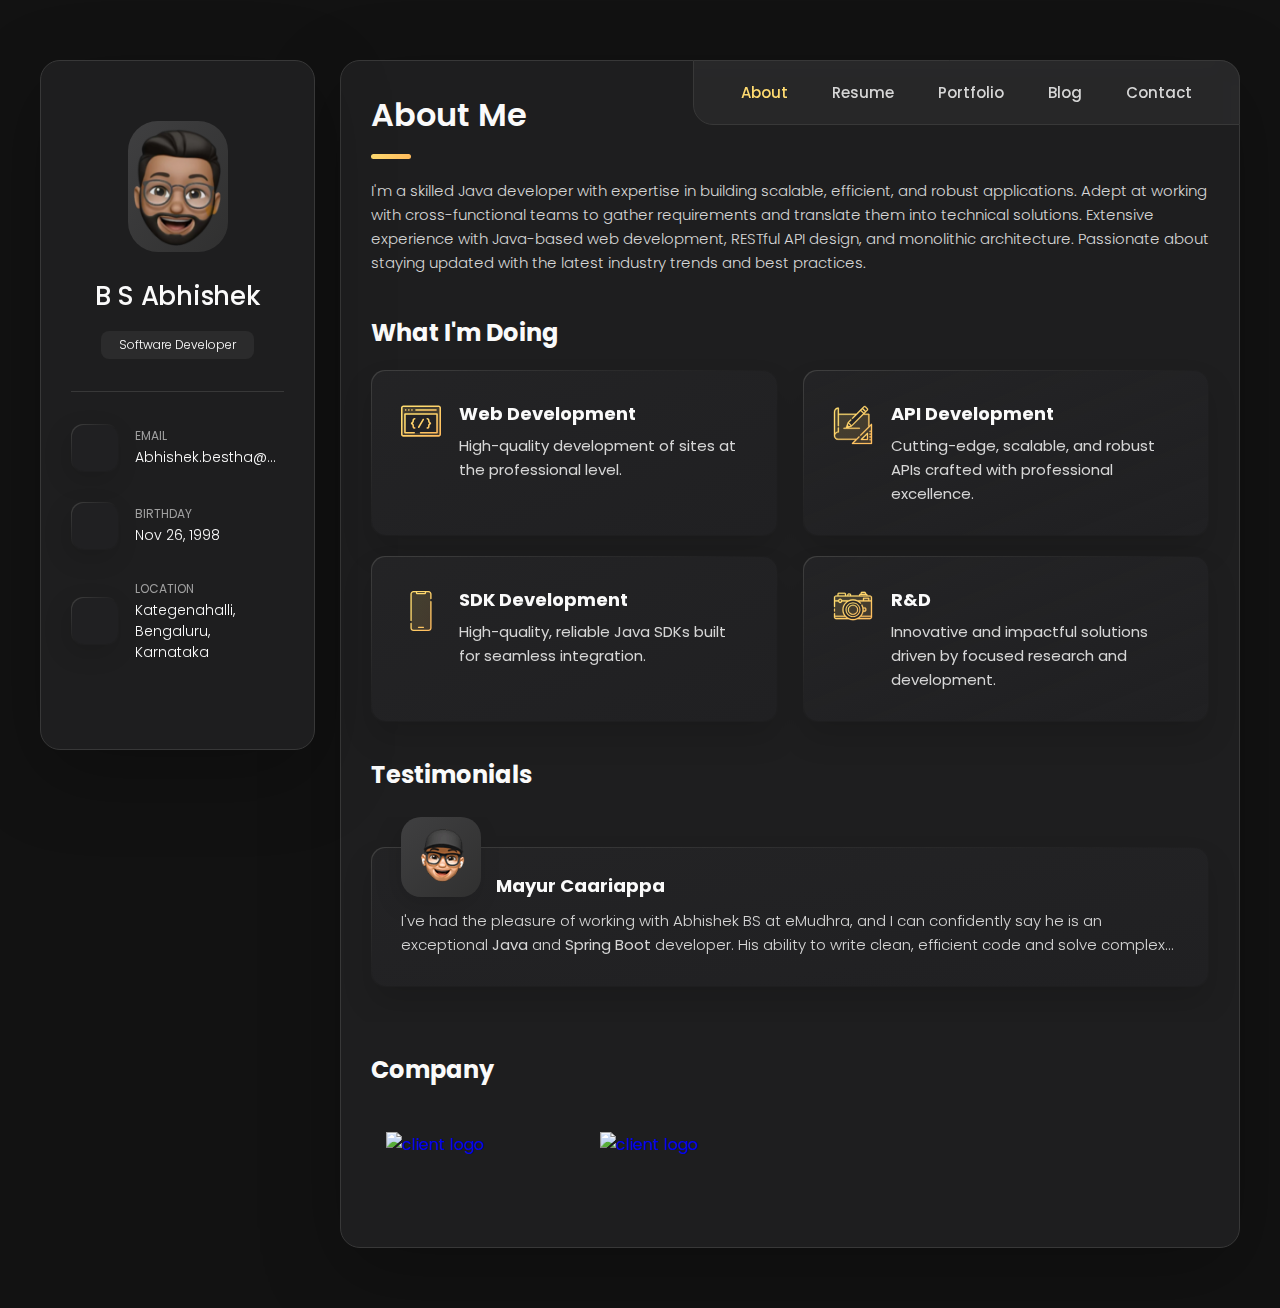
==== index.html @ 36c2cae5 "update" ====
<!DOCTYPE html>
<html lang="en">
  <head>
    <meta charset="UTF-8" />
    <meta http-equiv="X-UA-Compatible" content="IE=edge" />
    <meta name="viewport" content="width=device-width, initial-scale=1.0" />
    <title>B S Abhishek</title>

    <!--- favicon -->
    <!-- <link rel="shortcut icon" href="./assets/images/logo.ico" type="image/x-icon" /> -->

    <!--- custom css link -->
    <link rel="stylesheet" href="./assets/css/style.css" />

    <!--- google font link -->
    <link rel="preconnect" href="https://fonts.googleapis.com" />
    <link rel="preconnect" href="https://fonts.gstatic.com" crossorigin />
    <link
      href="https://fonts.googleapis.com/css2?family=Poppins:wght@300;400;500;600&display=swap"
      rel="stylesheet"
    />
    <link
      rel="stylesheet"
      href="https://cdnjs.cloudflare.com/ajax/libs/font-awesome/6.5.1/css/all.min.css"
    />
  </head>

  <body>
    <!--- #MAIN -->

    <main>
      <!--- #SIDEBAR -->

      <aside class="sidebar" data-sidebar>
        <div class="sidebar-info" data-sidebar-btn-2>
          <figure class="avatar-box">
            <img
              src="./assets/images/My-pic.png"
              alt="B S Abhishek"
              width="65"
            />
          </figure>

          <div class="info-content">
            <h1 class="name" title="B S Abhishek">B S Abhishek</h1>

            <p class="title">Software Developer</p>
          </div>

          <button class="info_more-btn" data-sidebar-btn>
            <span>Show Contacts</span>

            <ion-icon name="chevron-down"></ion-icon>
          </button>
        </div>
        
<!--         <button class="info_more-btn" data-sidebar-btn>
          <span>Show Contacts</span>

          <ion-icon name="chevron-down"></ion-icon>
        </button> -->
      </div>

      <div class="sidebar-info_more">
        <div class="separator"></div>

        <ul class="contacts-list">
          <li class="contact-item">
            <div class="icon-box">
              <ion-icon name="mail-outline"></ion-icon>
            </div>

            <div class="contact-info">
              <p class="contact-title">Email</p>

              <a href="mailto:abhishek.bestha@gmail.com" class="contact-link">Abhishek.bestha@gmail.com</a>
            </div>
          </li>

<!--           <li class="contact-item">
            <div class="icon-box">
              <ion-icon name="phone-portrait-outline"></ion-icon>
            </div>

             <div class="contact-info">
              <p class="contact-title">Phone</p>

              <a href="tel:+91 " class="contact-link">+91 </a>
            </div>
          </li> -->

          <li class="contact-item">
            <div class="icon-box">
              <ion-icon name="calendar-outline"></ion-icon>
            </div>

            <div class="contact-info">
              <p class="contact-title">Birthday</p>

              <time datetime="1998-11-26">Nov 26, 1998</time>
            </div>
          </li>

          <li class="contact-item">
            <div class="icon-box">
              <ion-icon name="location-outline"></ion-icon>
            </div>

            <div class="contact-info">
              <p class="contact-title">Location</p>

              <address>Kategenahalli, Bengaluru, Karnataka</address>
            </div>
          </li>
        </ul>

        <div class="separator"></div>

        <ul class="social-list">
          <li class="social-item">
            <a href="https://github.com/abhishekbestha" class="social-link">
              <ion-icon name="logo-Github"></ion-icon>
            </a>
          </li>

          <li class="social-item">
            <a href="https://www.linkedin.com/in/b-s-abhishek-5a696916b" class="social-link">
              <ion-icon name="logo-LinkedIn"></ion-icon>
            </a>
          </li>

          <li class="social-item">
            <a href="https://www.instagram.com/b_s_abhishek26/" class="social-link">
              <ion-icon name="logo-instagram"></ion-icon>
            </a>
          </li>
        </ul>
      </div>
    </aside>

      <div class="main-content">
        <!--- #NAVBAR -->
        <nav class="navbar">
          <ul class="navbar-list">
            <li class="navbar-item">
              <button class="navbar-link active" data-nav-link>About</button>
            </li>

            <li class="navbar-item">
              <button class="navbar-link" data-nav-link>Resume</button>
            </li>

            <li class="navbar-item">
              <button class="navbar-link" data-nav-link>Portfolio</button>
            </li>

            <li class="navbar-item">
              <button class="navbar-link" data-nav-link>Blog</button>
            </li>

            <li class="navbar-item">
              <button class="navbar-link" data-nav-link>Contact</button>
            </li>
          </ul>
        </nav>

        <!--- #ABOUT -->
        <article class="about active" data-page="about">
          <header>
            <h2 class="h2 article-title">About me</h2>
          </header>

          <section class="about-text">
            <p>
              I'm a skilled Java developer with expertise in building scalable,
              efficient, and robust applications. Adept at working with
              cross-functional teams to gather requirements and translate them
              into technical solutions. Extensive experience with Java-based web
              development, RESTful API design, and monolithic architecture.
              Passionate about staying updated with the latest industry trends
              and best practices.
            </p>
          </section>

          <!--- service -->

          <section class="service">
            <h3 class="h3 service-title">What i'm doing</h3>

            <ul class="service-list">
              <li class="service-item">
                <div class="service-icon-box">
                  <img src="./assets/images/icon-dev.svg" alt="Web development icon" width="40"/>
                </div>

                <div class="service-content-box">
                  <h4 class="h4 service-item-title">Web development</h4>

                  <p class="service-item-text">
                    High-quality development of sites at the professional level.
                  </p>
                </div>
              </li>
              
              <li class="service-item">
                <div class="service-icon-box">
                  <img src="./assets/images/icon-design.svg" alt="design icon" width="40"/>
                </div>

                <div class="service-content-box">
                  <h4 class="h4 service-item-title">API Development</h4>

                  <p class="service-item-text">
                    Cutting-edge, scalable, and robust APIs crafted with professional excellence.
                  </p>
                </div>
              </li>
              
              <li class="service-item">
                <div class="service-icon-box">
                  <img
                    src="./assets/images/icon-app.svg"
                    alt="mobile app icon"
                    width="40"
                  />
                </div>

                <div class="service-content-box">
                  <h4 class="h4 service-item-title">SDK Development</h4>

                  <p class="service-item-text">
                    High-quality, reliable Java SDKs built for seamless integration.
                  </p>
                </div>
              </li>

              <li class="service-item">
                <div class="service-icon-box">
                  <img
                    src="./assets/images/icon-photo.svg"
                    alt="camera icon"
                    width="40"
                  />
                </div>

                <div class="service-content-box">
                  <h4 class="h4 service-item-title">R&D</h4>

                  <p class="service-item-text">
                    Innovative and impactful solutions driven by focused research and development.
                  </p>
                </div>
              </li>
            </ul>
          </section>

          <!--- testimonials -->

          <section class="testimonials">
            <h3 class="h3 testimonials-title">Testimonials</h3>

            <ul class="testimonials-list has-scrollbar">
              <li class="testimonials-item">
                <div class="content-card" data-testimonials-item>
                  <figure class="testimonials-avatar-box">
                    <img
                      src="./assets/images/avatar-1.png"
                      alt="Mayur Caariappa"
                      width="60"
                      data-testimonials-avatar
                    />
                  </figure>
                  <div class="title-social-container">
                    <div
                      class="title-social-container-inline"
                      style="display: flex"
                    >
                      <h4
                        class="h4 testimonials-item-title"
                        data-testimonials-title
                      >
                        Mayur Caariappa
                      </h4>
                    </div>
                  </div>

                  <div class="testimonials-text" data-testimonials-text>
                    <p>
                      I've had the pleasure of working with Abhishek BS at
                      eMudhra, and I can confidently say he is an exceptional
                      <b>Java</b> and <b>Spring Boot</b>
                      developer. His ability to write clean, efficient code and
                      solve complex problems with ease is truly impressive. He's
                      a reliable team player who consistently delivers
                      high-quality results. Any team would be lucky to have him!
                    </p>
                  </div>
                </div>
              </li>

<!--               <li class="testimonials-item">
                <div class="content-card" data-testimonials-item>
                  <figure class="testimonials-avatar-box">
                    <img
                      src="./assets/images/avatar-2.png"
                      alt="Jessica miller"
                      width="60"
                      data-testimonials-avatar
                    />
                  </figure>

                  <h4
                    class="h4 testimonials-item-title"
                    data-testimonials-title
                  >
                    Jessica miller
                  </h4>

                  <div class="testimonials-text" data-testimonials-text>
                    <p>
                      Richard was hired to create a corporate identity. We were
                      very pleased with the work done. She has a lot of
                      experience and is very concerned about the needs of
                      client. Lorem ipsum dolor sit amet, ullamcous cididt
                      consectetur adipiscing elit, seds do et eiusmod tempor
                      incididunt ut laborels dolore magnarels alia.
                    </p>
                  </div>
                </div>
              </li> -->

<!--               <li class="testimonials-item">
                <div class="content-card" data-testimonials-item>
                  <figure class="testimonials-avatar-box">
                    <img
                      src="./assets/images/avatar-3.png"
                      alt="Emily evans"
                      width="60"
                      data-testimonials-avatar
                    />
                  </figure>

                  <h4
                    class="h4 testimonials-item-title"
                    data-testimonials-title
                  >
                    Emily evans
                  </h4>

                  <div class="testimonials-text" data-testimonials-text>
                    <p>
                      Richard was hired to create a corporate identity. We were
                      very pleased with the work done. She has a lot of
                      experience and is very concerned about the needs of
                      client. Lorem ipsum dolor sit amet, ullamcous cididt
                      consectetur adipiscing elit, seds do et eiusmod tempor
                      incididunt ut laborels dolore magnarels alia.
                    </p>
                  </div>
                </div>
              </li> -->

<!--               <li class="testimonials-item">
                <div class="content-card" data-testimonials-item>
                  <figure class="testimonials-avatar-box">
                    <img
                      src="./assets/images/avatar-4.png"
                      alt="Henry william"
                      width="60"
                      data-testimonials-avatar
                    />
                  </figure>

                  <h4
                    class="h4 testimonials-item-title"
                    data-testimonials-title
                  >
                    Henry william
                  </h4>

                  <div class="testimonials-text" data-testimonials-text>
                    <p>
                      Richard was hired to create a corporate identity. We were
                      very pleased with the work done. She has a lot of
                      experience and is very concerned about the needs of
                      client. Lorem ipsum dolor sit amet, ullamcous cididt
                      consectetur adipiscing elit, seds do et eiusmod tempor
                      incididunt ut laborels dolore magnarels alia.
                    </p>
                  </div>
                </div>
              </li> -->
            </ul>
          </section>

          <!--- testimonials modal -->

          <div class="modal-container" data-modal-container>
            <div class="overlay" data-overlay></div>

            <section class="testimonials-modal">
              <button class="modal-close-btn" data-modal-close-btn>
                <ion-icon name="close-outline"></ion-icon>
              </button>

              <div class="modal-img-wrapper">
                <figure class="modal-avatar-box">
                  <img
                    src="./assets/images/avatar-1.png"
                    alt="Mayur Caariappa"
                    width="80"
                    data-modal-img
                  />
                </figure>

                <img src="./assets/images/icon-quote.svg" alt="quote icon" />
              </div>

              <div class="modal-content">
                <div class="modal-title-container">
                  <div
                    class="modal-title-conatiner-inline"
                    style="display: flex"
                  >
                    <h4 class="h3 modal-title" data-modal-title>
                      Mayur Caariappa
                    </h4>
                    <ul class="social-list" style="margin-left: 80px">
                      <li class="social-item">
                        <a
                          href="https://www.linkedin.com/in/mayurcaariappa/"
                          target="_blank"
                          class="social-link"
                          rel="noopener noreferrer"
                          aria-label="Visit LinkedIn profile"
                        >
                          <i class="fab fa-linkedin"></i>
                        </a>
                      </li>
                      <li class="social-item">
                        <a
                          href="https://x.com/mayurcaariappa"
                          target="_blank"
                          class="social-link"
                          rel="noopener noreferrer"
                          aria-label="Visit X profile"
                        >
                          <i class="fab fa-twitter"></i>
                        </a>
                      </li>
                      <li class="social-item">
                        <a
                          href="https://github.com/mayurcaariappa"
                          target="_blank"
                          class="social-link"
                          rel="noopener noreferrer"
                          aria-label="Visit GitHub profile"
                        >
                          <i class="fab fa-github"></i>
                        </a>
                      </li>
                    </ul>
                  </div>
                </div>

                <time datetime="2021-06-14">19 November, 2024</time>
                <div data-modal-text>
                  <p>
                    I've had the pleasure of working with Abhishek BS at
                    eMudhra, and I can confidently say he is an exceptional
                    <b>Java</b> and <b>Spring Boot</b> developer. His ability to
                    write clean, efficient code and solve complex problems with
                    ease is truly impressive. He's a reliable team player who
                    consistently delivers high-quality results. Any team would
                    be lucky to have him!
                  </p>
                </div>
              </div>
            </section>
          </div>

          <!--- clients -->

          <section class="clients">
            <h3 class="h3 clients-title">Company</h3>

            <ul class="clients-list has-scrollbar">
              <li class="clients-item">
                <a href="https://emudhra.com" target="_blank">
                  <img
                    src="./assets/images/emudhraLogo.png"
                    alt="client logo"
                  />
                </a>
              </li>

              <li class="clients-item">
                <a href="https://www.wistron.com/en" target="_blank">
                  <img src="./assets/images/wistron.svg" alt="client logo" />
                </a>
              </li>

              <!-- <li class="clients-item">
                <a href="#">
                  <img
                    src="./assets/images/logo-3-color.png"
                    alt="client logo"
                  />
                </a>
              </li>

              <li class="clients-item">
                <a href="#">
                  <img
                    src="./assets/images/logo-4-color.png"
                    alt="client logo"
                  />
                </a>
              </li>

              <li class="clients-item">
                <a href="#">
                  <img
                    src="./assets/images/logo-5-color.png"
                    alt="client logo"
                  />
                </a>
              </li>

              <li class="clients-item">
                <a href="#">
                  <img
                    src="./assets/images/logo-6-color.png"
                    alt="client logo"
                  />
                </a>
              </li> -->
            </ul>
          </section>
        </article>

        <!--- #RESUME -->
        <article class="resume" data-page="resume">
          <header>
            <h2 class="h2 article-title">Resume</h2>
          </header>

          <section class="timeline">
            <div class="title-wrapper">
              <div class="icon-box">
                <ion-icon name="book-outline"></ion-icon>
              </div>

              <h3 class="h3">Experience</h3>
            </div>

            <ol class="timeline-list">
              <li class="timeline-item">
                <h4 class="h4 timeline-item-title">eMudhra Digital</h4>

                <span>2022 — Present</span>

                <p class="timeline-text">
                  In my role as a Software Developer for eMudhra, I am
                  responsible for developing and maintaining the Web
                  Applications and API's.
                </p>
              </li>

              <li class="timeline-item">
                <h4 class="h4 timeline-item-title">Wistron</h4>

                <span>2020 — 2022</span>

                <p class="timeline-text">
                  As a Testing Engineer at Wistron, I specialize in designing
                  and building testing machines for iPhone evaluation.
                </p>
              </li>

              <!-- <li class="timeline-item">

              <h4 class="h4 timeline-item-title">Web designer</h4>

              <span>2010 — 2013</span>

              <p class="timeline-text">
                Nemo enims ipsam voluptatem, blanditiis praesentium voluptum delenit atque corrupti, quos dolores et
                quas molestias
                exceptur.
              </p>

            </li> -->
            </ol>
          </section>

          <section class="timeline">
            <div class="title-wrapper">
              <div class="icon-box">
                <ion-icon name="book-outline"></ion-icon>
              </div>

              <h3 class="h3">Education</h3>
            </div>

            <ol class="timeline-list">
              <li class="timeline-item">
                <h4 class="h4 timeline-item-title">
                  GITAM school of technology
                </h4>

                <span>2016 — 2020</span>

                <p class="timeline-text">
                  Throughout my years at GITAM, I immersed myself in a dynamic
                  learning environment, surrounded by dedicated faculty and
                  talented peers.
                </p>
              </li>

              <li class="timeline-item">
                <h4 class="h4 timeline-item-title">Sri Chaitanya PU college</h4>

                <span>2014 — 2016</span>

                <p class="timeline-text">
                  During my time at Sri Chaitanya PU College, I thrived in a
                  vibrant academic setting, learning alongside passionate
                  educators and accomplished peers.
                </p>
              </li>

              <li class="timeline-item">
                <h4 class="h4 timeline-item-title">
                  Sri Chaitanya Techno school
                </h4>

                <span>2002 — 2004</span>

                <p class="timeline-text">
                  At Sri Chaitanya Techno School, I flourished in a stimulating
                  academic environment, guided by dedicated teachers.
                </p>
              </li>
            </ol>
          </section>

          

          <section class="skill">
            <h3 class="h3 skills-title">My skills</h3>

            <ul class="skills-list content-card">
              <!-- <li class="skills-item">

              <div class="title-wrapper">
                <h5 class="h5">Java</h5>
                <data value="80">80%</data>
              </div>

              <div class="skill-progress-bg">
                <div class="skill-progress-fill" style="width: 80%;"></div>
              </div>

            </li>

            <li class="skills-item">

              <div class="title-wrapper">
                <h5 class="h5">Web development</h5>
                <data value="70">70%</data>
              </div>

              <div class="skill-progress-bg">
                <div class="skill-progress-fill" style="width: 70%;"></div>
              </div>

            </li>

            <li class="skills-item">

              <div class="title-wrapper">
                <h5 class="h5">Branding</h5>
                <data value="90">90%</data>
              </div>

              <div class="skill-progress-bg">
                <div class="skill-progress-fill" style="width: 90%;"></div>
              </div>

            </li>

            <li class="skills-item">

              <div class="title-wrapper">
                <h5 class="h5">WordPress</h5>
                <data value="50">50%</data>
              </div>

              <div class="skill-progress-bg">
                <div class="skill-progress-fill" style="width: 50%;"></div>
              </div>

            </li> -->

              <div class="skill-icons">
                <img
                  src="https://skillicons.dev/icons?i=java"
                  alt="Java"
                  class="skill-icon"
                  title="Java"
                />
                <img
                  src="https://skillicons.dev/icons?i=spring"
                  alt="Spring"
                  class="skill-icon"
                  title="Spring"
                />
                <img
                  src="https://skillicons.dev/icons?i=python"
                  alt="Python"
                  class="skill-icon"
                  title="python"
                />
                <img
                  src="https://skillicons.dev/icons?i=html"
                  alt="HTML"
                  class="skill-icon"
                  title="HTML"
                />
                <img
                  src="https://skillicons.dev/icons?i=css"
                  alt="CSS"
                  class="skill-icon"
                  title="CSS"
                />
                <img
                  src="https://skillicons.dev/icons?i=js"
                  alt="JavaScript"
                  class="skill-icon"
                  title="Javascript"
                />
                <img
                  src="https://skillicons.dev/icons?i=jquery"
                  alt="jQuery"
                  class="skill-icon"
                  title="jQuery"
                />
                <img
                  src="https://skillicons.dev/icons?i=nodejs"
                  alt="Node.js"
                  class="skill-icon"
                  title="Node.js"
                />
                <img
                  src="https://skillicons.dev/icons?i=cs"
                  alt="CSharp"
                  class="skill-icon"
                  title="CSharp"
                />
                <img
                  src="https://skillicons.dev/icons?i=mysql"
                  alt="MySQL"
                  class="skill-icon"
                  title="MySQL"
                />
                <img
                  src="https://skillicons.dev/icons?i=hibernate"
                  alt="Hibernate"
                  class="skill-icon"
                  title="Hibernate"
                />
                <img
                  src="https://skillicons.dev/icons?i=postman"
                  alt="Postman"
                  class="skill-icon"
                  title="Postman"
                />
                <img
                  src="https://skillicons.dev/icons?i=linux"
                  alt="Linux"
                  class="skill-icon"
                  title="Linux"
                />
                <img
                  src="https://skillicons.dev/icons?i=git"
                  alt="Git"
                  class="skill-icon"
                  title="Git"
                />
                <img
                  src="https://skillicons.dev/icons?i=github"
                  alt="GitHub"
                  class="skill-icon"
                  title="GitHub"
                />
                <img
                  src="https://skillicons.dev/icons?i=azure"
                  alt="Azure"
                  class="skill-icon"
                  title="Azure"
                />
                <img
                  src="https://skillicons.dev/icons?i=vscode"
                  alt="VS Code"
                  class="skill-icon"
                  title="VS Code"
                />
                <img
                  src="https://skillicons.dev/icons?i=idea"
                  alt="IntelliJ IDEA"
                  class="skill-icon"
                  title="IntelliJ IDEA"
                />
                <img
                  src="https://skillicons.dev/icons?i=arduino"
                  alt="Arduino"
                  class="skill-icon"
                  title="Arduino"
                />
                <img
                  src="https://skillicons.dev/icons?i=md"
                  alt="md"
                  class="skill-icon"
                  title="MarkDown"
                />
                <img
                  src="https://skillicons.dev/icons?i=maven"
                  alt="Maven"
                  class="skill-icon"
                  title="Maven"
                />
                <img
                  src="https://skillicons.dev/icons?i=notion"
                  alt="Notion"
                  class="skill-icon"
                  title="Notion"
                />
                <img
                  src="https://skillicons.dev/icons?i=raspberrypi"
                  alt="raspberrypi"
                  class="skill-icon"
                  title="Raspberry Pi"
                />
              </div>
            </ul>
          </section>
        </article>

        <!--- #PORTFOLIO -->
        <article class="portfolio" data-page="portfolio">
          <header>
            <h2 class="h2 article-title">Portfolio</h2>
          </header>

          <section class="projects">
            <ul class="filter-list">
              <li class="filter-item">
                <button class="active" data-filter-btn>All</button>
              </li>

              <li class="filter-item">
                <button data-filter-btn>Web design</button>
              </li>

              <li class="filter-item">
                <button data-filter-btn>Applications</button>
              </li>

              <li class="filter-item">
                <button data-filter-btn>Web development</button>
              </li>
            </ul>

            <div class="filter-select-box">
              <button class="filter-select" data-select>
                <div class="select-value" data-selecct-value>
                  Select category
                </div>

                <div class="select-icon">
                  <ion-icon name="chevron-down"></ion-icon>
                </div>
              </button>

              <ul class="select-list">
                <li class="select-item">
                  <button data-select-item>All</button>
                </li>

                <li class="select-item" style="display: none;">
                  <button data-select-item>Web design</button>
                </li>

                <li class="select-item">
                  <button data-select-item>Applications</button>
                </li>

                <li class="select-item">
                  <button data-select-item>Web development</button>
                </li>
              </ul>
            </div>

            <ul class="project-list">
              <li
                class="project-item active"
                data-filter-item
                data-category="web development"
              >
                <a
                  href="https://qaserver-int.emudhra.net:18004/eMudhraDemos/"
                  target="_blank"
                >
                  <figure class="project-img">
                    <div class="project-item-icon-box">
                      <ion-icon name="eye-outline"></ion-icon>
                    </div>

                    <img
                      src="./assets/images/eMudhraDemos.png"
                      alt="eSign"
                      loading="lazy"
                    />
                  </figure>

                  <h3 class="project-title">eSign</h3>

                  <p class="project-category">Web development</p>
                </a>
              </li>

              <li
                class="project-item active"
                data-filter-item
                data-category="web development"
              >
                <a href="https://kyc-qa.emsigner.com/">
                  <figure class="project-img">
                    <div class="project-item-icon-box">
                      <ion-icon name="eye-outline"></ion-icon>
                    </div>

                    <img
                      src="./assets/images/kycSystems.png"
                      alt="orizon"
                      loading="lazy"
                    />
                  </figure>

                  <h3 class="project-title">Kyc Systems</h3>

                  <p class="project-category">Web development</p>
                </a>
              </li>

              <!-- <li
                class="project-item active"
                data-filter-item
                data-category="web design"
              >
                <a href="#">
                  <figure class="project-img">
                    <div class="project-item-icon-box">
                      <ion-icon name="eye-outline"></ion-icon>
                    </div>

                    <img
                      src="./assets/images/project-3.jpg"
                      alt="fundo"
                      loading="lazy"
                    />
                  </figure>

                  <h3 class="project-title">Fundo</h3>

                  <p class="project-category">Web design</p>
                </a>
              </li>

              <li
                class="project-item active"
                data-filter-item
                data-category="applications"
              >
                <a href="#">
                  <figure class="project-img">
                    <div class="project-item-icon-box">
                      <ion-icon name="eye-outline"></ion-icon>
                    </div>

                    <img
                      src="./assets/images/project-4.png"
                      alt="brawlhalla"
                      loading="lazy"
                    />
                  </figure>

                  <h3 class="project-title">Brawlhalla</h3>

                  <p class="project-category">Applications</p>
                </a>
              </li>

              <li
                class="project-item active"
                data-filter-item
                data-category="web design"
              >
                <a href="#">
                  <figure class="project-img">
                    <div class="project-item-icon-box">
                      <ion-icon name="eye-outline"></ion-icon>
                    </div>

                    <img
                      src="./assets/images/project-5.png"
                      alt="dsm."
                      loading="lazy"
                    />
                  </figure>

                  <h3 class="project-title">DSM.</h3>

                  <p class="project-category">Web design</p>
                </a>
              </li>

              <li
                class="project-item active"
                data-filter-item
                data-category="web design"
              >
                <a href="#">
                  <figure class="project-img">
                    <div class="project-item-icon-box">
                      <ion-icon name="eye-outline"></ion-icon>
                    </div>

                    <img
                      src="./assets/images/project-6.png"
                      alt="metaspark"
                      loading="lazy"
                    />
                  </figure>

                  <h3 class="project-title">MetaSpark</h3>

                  <p class="project-category">Web design</p>
                </a>
              </li> -->

              <li
                class="project-item active"
                data-filter-item
                data-category="web development"
              >
                <a href="https://qaserver-int.emudhra.net:18004/SignatureAppearances/">
                  <figure class="project-img">
                    <div class="project-item-icon-box">
                      <ion-icon name="eye-outline"></ion-icon>
                    </div>

                    <img
                      src="./assets/images/SignatureAppearances.png"
                      alt="summary"
                      loading="lazy"
                    />
                  </figure>

                  <h3 class="project-title">PDF Digital Signatures</h3>

                  <p class="project-category">Web development</p>
                </a>
              </li>

              <!-- <li
                class="project-item active"
                data-filter-item
                data-category="applications"
              >
                <a href="#">
                  <figure class="project-img">
                    <div class="project-item-icon-box">
                      <ion-icon name="eye-outline"></ion-icon>
                    </div>

                    <img
                      src="./assets/images/project-8.jpg"
                      alt="task manager"
                      loading="lazy"
                    />
                  </figure>

                  <h3 class="project-title">Task Manager</h3>

                  <p class="project-category">Applications</p>
                </a>
              </li> -->

              <li
                class="project-item active"
                data-filter-item
                data-category="web development"
              >
                <a href="https://qaserver-int.emudhra.net:18004/pdfviewdemo/">
                  <figure class="project-img">
                    <div class="project-item-icon-box">
                      <ion-icon name="eye-outline"></ion-icon>
                    </div>

                    <img
                      src="./assets/images/pdfviewdemo.png"
                      alt="arrival"
                      loading="lazy"
                    />
                  </figure>

                  <h3 class="project-title">PDF Viewer</h3>

                  <p class="project-category">Web development</p>
                </a>
              </li>

              <li
                class="project-item active"
                data-filter-item
                data-category="web development"
              >
                <a href="https://qaserver-int.emudhra.net:18004/G20PilotDemo/index">
                  <figure class="project-img">
                    <div class="project-item-icon-box">
                      <ion-icon name="eye-outline"></ion-icon>
                    </div>

                    <img
                      src="./assets/images/G20PilotDemo.png"
                      alt="arrival"
                      loading="lazy"
                    />
                  </figure>

                  <h3 class="project-title">G20 Pilot</h3>

                  <p class="project-category">Web development</p>
                </a>
              </li>

              <li
                class="project-item active"
                data-filter-item
                data-category="web development"
              >
                <a href="https://qaserver-int.emudhra.net:18004/SbiDemo/">
                  <figure class="project-img">
                    <div class="project-item-icon-box">
                      <ion-icon name="eye-outline"></ion-icon>
                    </div>

                    <img
                      src="./assets/images/SbiDemo.png"
                      alt="arrival"
                      loading="lazy"
                    />
                  </figure>

                  <h3 class="project-title">eSign SBI</h3>

                  <p class="project-category">Web development</p>
                </a>
              </li>

            </ul>
          </section>
        </article>

        <!--- #BLOG -->
        <article class="blog" data-page="blog">
          <header>
            <h2 class="h2 article-title">Blog</h2>
          </header>

          <section class="blog-posts">
            <ul class="blog-posts-list">
              <li class="blog-post-item">
                <a href="https://bsabhishek.notion.site/Learning-Hub-ace3e3aa8d1f401bb681c70053e8609d?pvs=4">
                  <figure class="blog-banner-box">
                    <img
                      src="./assets/images/Knowledge.gif"
                      alt="Best fonts every designer"
                      loading="lazy"
                      id="gifImage1"
                    />
                  </figure>

                  <div class="blog-content">
                    <!-- <div class="blog-meta">
                      <p class="blog-category">Design</p>

                      <span class="dot"></span>

                      <time datetime="2022-02-23">Fab 23, 2022</time>
                    </div> -->

                    <h3 class="h3 blog-item-title">
                      Learning Hub
                    </h3>

                    <p class="blog-text">
                      “Empowering Minds: Your Gateway to Knowledge and Growth”.
                    </p>
                  </div>
                </a>
              </li>

             <li class="blog-post-item">
                <a href="https://abhishekbestha.vercel.app">
                  <figure class="blog-banner-box">
                    <img
                      src="./assets/images/Portfolio.gif"
                      alt="Design digest #80"
                      loading="lazy"
                      id="gifImage2"
                    />
                  </figure>

                  <div class="blog-content">
                   <!-- <div class="blog-meta">
                      <p class="blog-category">Design</p>

                      <span class="dot"></span>

                      <time datetime="2022-02-23">Fab 23, 2022</time>
                    </div> -->

                    <h3 class="h3 blog-item-title">My Portfolio</h3>

                    <p class="blog-text">
                      Portfolio based on html, css, js.
                    </p>
                  </div>
                </a>
              </li>

              <li class="blog-post-item">
                <a href="https://bsabhishek.notion.site/Welcome-to-Abhishek-Blog-46a11d55134f44b2838ae55cd5782a5c?pvs=4">
                  <figure class="blog-banner-box">
                    <img
                      src="./assets/images/NotionBlog.gif"
                      alt="Design conferences in 2022"
                      loading="lazy"
                      id="gifImage3"
                    />
                  </figure>

                  <div class="blog-content">
                    <!-- <div class="blog-meta">
                      <p class="blog-category">Design</p>

                      <span class="dot"></span>

                      <time datetime="2022-02-23">Fab 23, 2022</time>
                    </div> -->

                    <h3 class="h3 blog-item-title">
                      Notion My blog
                    </h3>

                    <p class="blog-text">
                      My blog page by notion.
                    </p>
                  </div>
                </a>
              </li>

              <!-- <li class="blog-post-item">
                <a href="#">
                  <figure class="blog-banner-box">
                    <img
                      src="./assets/images/blog-4.jpg"
                      alt="UI interactions of the week"
                      loading="lazy"
                    />
                  </figure>

                  <div class="blog-content">
                    <div class="blog-meta">
                      <p class="blog-category">Design</p>

                      <span class="dot"></span>

                      <time datetime="2022-02-23">Fab 23, 2022</time>
                    </div>

                    <h3 class="h3 blog-item-title">
                      UI interactions of the week
                    </h3>

                    <p class="blog-text">
                      Enim ad minim veniam, consectetur adipiscing elit, quis
                      nostrud exercitation ullamco laboris nisi.
                    </p>
                  </div>
                </a>
              </li>

              <li class="blog-post-item">
                <a href="#">
                  <figure class="blog-banner-box">
                    <img
                      src="./assets/images/blog-5.jpg"
                      alt="The forgotten art of spacing"
                      loading="lazy"
                    />
                  </figure>

                  <div class="blog-content">
                    <div class="blog-meta">
                      <p class="blog-category">Design</p>

                      <span class="dot"></span>

                      <time datetime="2022-02-23">Fab 23, 2022</time>
                    </div>

                    <h3 class="h3 blog-item-title">
                      The forgotten art of spacing
                    </h3>

                    <p class="blog-text">
                      Maxime placeat, sed do eiusmod tempor incididunt ut labore
                      et dolore magna aliqua.
                    </p>
                  </div>
                </a>
              </li>

              <li class="blog-post-item">
                <a href="#">
                  <figure class="blog-banner-box">
                    <img
                      src="./assets/images/blog-6.jpg"
                      alt="Design digest #79"
                      loading="lazy"
                    />
                  </figure>

                  <div class="blog-content">
                    <div class="blog-meta">
                      <p class="blog-category">Design</p>

                      <span class="dot"></span>

                      <time datetime="2022-02-23">Fab 23, 2022</time>
                    </div>

                    <h3 class="h3 blog-item-title">Design digest #79</h3>

                    <p class="blog-text">
                      Optio cumque nihil impedit uo minus quod maxime placeat,
                      velit esse cillum.
                    </p>
                  </div>
                </a>
              </li> -->
            </ul>
          </section>
        </article>

        <!--- #CONTACT -->
        <article class="contact" data-page="contact">
          <header>
            <h2 class="h2 article-title">Contact</h2>
          </header>

          <section class="mapbox" data-mapbox>
            <figure>
              <iframe
                src="https://www.google.com/maps/embed?pb=!1m14!1m12!1m3!1d2442.037176797343!2d77.62586146670158!3d13.122928322113243!2m3!1f0!2f0!3f0!3m2!1i1024!2i768!4f13.1!5e0!3m2!1sen!2sin!4v1731695942350!5m2!1sen!2sin"
                width="400"
                height="300"
                loading="lazy"
              ></iframe>
            </figure>
          </section>

          <section class="contact-form">
            <h3 class="h3 form-title">Contact Form</h3>

            <form
              action="https://formspree.io/f/xqknqjnl"
              method="post"
              class="form"
              data-form
            >
              <div class="input-wrapper">
                <input
                  type="text"
                  name="name"
                  class="form-input"
                  placeholder="Full name"
                  required
                  data-form-input
                />

                <input
                  type="email"
                  name="mail"
                  class="form-input"
                  placeholder="Email address"
                  required
                  data-form-input
                />
              </div>

              <textarea
                name="Message"
                class="form-input"
                placeholder="Your Message"
                required
                data-form-input
              ></textarea>

              <button class="form-btn" type="submit" disabled data-form-btn>
                <ion-icon name="paper-plane"></ion-icon>
                <span>Send Message</span>
              </button>
            </form>
          </section>
        </article>
      </div>
    </main>

    <!--- custom js link -->
    <script src="./assets/js/script.js"></script>

    <!--- ionicon link -->
    <script
      type="module"
      src="https://unpkg.com/ionicons@5.5.2/dist/ionicons/ionicons.esm.js"
    ></script>
    <script
      nomodule
      src="https://unpkg.com/ionicons@5.5.2/dist/ionicons/ionicons.js"
    ></script>
  </body>
</html>
---- assets/css/style.css ----
/*-----------------------------------*\
  #style.css
\*-----------------------------------*/


/**
 * copyright 2022 @codewithsadee
 */





/*-----------------------------------*\
  #CUSTOM PROPERTY
\*-----------------------------------*/

:root {

  /**
   * colors
   */

  /* gradient */

  --bg-gradient-onyx: linear-gradient(
    to bottom right, 
    hsl(240, 1%, 25%) 3%, 
    hsl(0, 0%, 19%) 97%
  );
  --bg-gradient-jet: linear-gradient(
    to bottom right, 
    hsla(240, 1%, 18%, 0.251) 0%, 
    hsla(240, 2%, 11%, 0) 100%
  ), hsl(240, 2%, 13%);
  --bg-gradient-yellow-1: linear-gradient(
    to bottom right, 
    hsl(45, 100%, 71%) 0%, 
    hsla(36, 100%, 69%, 0) 50%
  );
  --bg-gradient-yellow-2: linear-gradient(
    135deg, 
    hsla(45, 100%, 71%, 0.251) 0%, 
    hsla(35, 100%, 68%, 0) 59.86%
  ), hsl(240, 2%, 13%);
  --border-gradient-onyx: linear-gradient(
    to bottom right, 
    hsl(0, 0%, 25%) 0%, 
    hsla(0, 0%, 25%, 0) 50%
  );
  --text-gradient-yellow: linear-gradient(
    to right, 
    hsl(45, 100%, 72%), 
    hsl(35, 100%, 68%)
  );

  /* solid */

  --jet: hsl(0, 0%, 22%);
  --onyx: hsl(240, 1%, 17%);
  --eerie-black-1: hsl(240, 2%, 13%);
  --eerie-black-2: hsl(240, 2%, 12%);
  --smoky-black: hsl(0, 0%, 7%);
  --white-1: hsl(0, 0%, 100%);
  --white-2: hsl(0, 0%, 98%);
  --orange-yellow-crayola: hsl(45, 100%, 72%);
  --vegas-gold: hsl(45, 54%, 58%);
  --light-gray: hsl(0, 0%, 84%);
  --light-gray-70: hsla(0, 0%, 84%, 0.7);
  --bittersweet-shimmer: hsl(0, 43%, 51%);

  /**
   * typography
   */

  /* font-family */
  --ff-poppins: 'Poppins', sans-serif;

  /* font-size */
  --fs-1: 24px;
  --fs-2: 18px;
  --fs-3: 17px;
  --fs-4: 16px;
  --fs-5: 15px;
  --fs-6: 14px;
  --fs-7: 13px;
  --fs-8: 11px;

  /* font-weight */
  --fw-300: 300;
  --fw-400: 400;
  --fw-500: 500;
  --fw-600: 600;

  /**
   * shadow
   */
  
  --shadow-1: -4px 8px 24px hsla(0, 0%, 0%, 0.25);
  --shadow-2: 0 16px 30px hsla(0, 0%, 0%, 0.25);
  --shadow-3: 0 16px 40px hsla(0, 0%, 0%, 0.25);
  --shadow-4: 0 25px 50px hsla(0, 0%, 0%, 0.15);
  --shadow-5: 0 24px 80px hsla(0, 0%, 0%, 0.25);

  /**
   * transition
   */

  --transition-1: 0.25s ease;
  --transition-2: 0.5s ease-in-out;

}





/*-----------------------------------*\
  #RESET
\*-----------------------------------*/

*, *::before, *::after {
  margin: 0;
  padding: 0;
  box-sizing: border-box;
}

a { text-decoration: none; }

li { list-style: none; }

img, ion-icon, a, button, time, span { display: block; }

button {
  font: inherit;
  background: none;
  border: none;
  text-align: left;
  cursor: pointer;
}

input, textarea {
  display: block;
  width: 100%;
  background: none;
  font: inherit;
}

::selection {
  background: var(--orange-yellow-crayola);
  color: var(--smoky-black);
}

:focus { outline-color: var(--orange-yellow-crayola); }

html { font-family: var(--ff-poppins); }

body { background: var(--smoky-black); }





/*-----------------------------------*\
  #REUSED STYLE
\*-----------------------------------*/

.sidebar,
article {
  background: var(--eerie-black-2);
  border: 1px solid var(--jet);
  border-radius: 20px;
  padding: 15px;
  box-shadow: var(--shadow-1);
  z-index: 1;
}

.separator {
  width: 100%;
  height: 1px;
  background: var(--jet);
  margin: 16px 0;
}

.icon-box {
  position: relative;
  background: var(--border-gradient-onyx);
  width: 30px;
  height: 30px;
  border-radius: 8px;
  display: flex;
  justify-content: center;
  align-items: center;
  font-size: 16px;
  color: var(--orange-yellow-crayola);
  box-shadow: var(--shadow-1);
  z-index: 1;
}

.icon-box::before {
  content: "";
  position: absolute;
  inset: 1px;
  background: var(--eerie-black-1);
  border-radius: inherit;
  z-index: -1;
}

.icon-box ion-icon { --ionicon-stroke-width: 35px; }

article { display: none; }

article.active {
  display: block;
  animation: fade 0.5s ease backwards;
}

@keyframes fade {
  0% { opacity: 0; }
  100% { opacity: 1; }
}

.h2,
.h3,
.h4,
.h5 {
  color: var(--white-2);
  text-transform: capitalize;
}

.h2 { font-size: var(--fs-1); }

.h3 { font-size: var(--fs-2); }

.h4 { font-size: var(--fs-4); }

.h5 {
  font-size: var(--fs-7);
  font-weight: var(--fw-500);
}

.article-title {
  position: relative;
  padding-bottom: 7px;
}

.article-title::after {
  content: "";
  position: absolute;
  bottom: 0;
  left: 0;
  width: 30px;
  height: 3px;
  background: var(--text-gradient-yellow);
  border-radius: 3px;
}

.has-scrollbar::-webkit-scrollbar {
  width: 5px; /* for vertical scrollbar */
  height: 5px; /* for horizontal scrollbar */
}

.has-scrollbar::-webkit-scrollbar-track {
  background: var(--onyx);
  border-radius: 5px;
}

.has-scrollbar::-webkit-scrollbar-thumb {
  background: var(--orange-yellow-crayola);
  border-radius: 5px;
}

.has-scrollbar::-webkit-scrollbar-button { width: 20px; }

.content-card {
  position: relative;
  background: var(--border-gradient-onyx);
  padding: 15px;
  padding-top: 45px;
  border-radius: 14px;
  box-shadow: var(--shadow-2);
  cursor: pointer;
  z-index: 1;
}

.content-card::before {
  content: "";
  position: absolute;
  inset: 1px;
  background: var(--bg-gradient-jet);
  border-radius: inherit;
  z-index: -1;
}





/*-----------------------------------*\
  #MAIN
\*-----------------------------------*/

main {
  margin: 15px 12px;
  margin-bottom: 75px;
  min-width: 259px;
}





/*-----------------------------------*\
  #SIDEBAR
\*-----------------------------------*/

.sidebar {
  margin-bottom: 15px;
  max-height: 112px;
  overflow: hidden;
  transition: var(--transition-2);
}

.sidebar.active { max-height: 405px; }

.sidebar-info {
  position: relative;
  display: flex;
  justify-content: flex-start;
  align-items: center;
  gap: 15px;
}

.avatar-box {
  background: var(--bg-gradient-onyx);
  border-radius: 20px;
}

.info-content .name {
  color: var(--white-2);
  font-size: var(--fs-3);
  font-weight: var(--fw-500);
  letter-spacing: -0.25px;
  margin-bottom: 10px;
}

.info-content .title {
  color: var(--white-1);
  background: var(--onyx);
  font-size: var(--fs-8);
  font-weight: var(--fw-300);
  width: max-content;
  padding: 3px 12px;
  border-radius: 8px;
}

.info_more-btn {
  position: absolute;
  top: -15px;
  right: -15px;
  border-radius: 0 15px;
  font-size: 13px;
  color: var(--orange-yellow-crayola);
  background: var(--border-gradient-onyx);
  padding: 10px;
  box-shadow: var(--shadow-2);
  transition: var(--transition-1);
  z-index: 1;
}

.info_more-btn::before {
  content: "";
  position: absolute;
  inset: 1px;
  border-radius: inherit;
  background: var(--bg-gradient-jet);
  transition: var(--transition-1);
  z-index: -1;
}

.info_more-btn:hover,
.info_more-btn:focus { background: var(--bg-gradient-yellow-1); }

.info_more-btn:hover::before,
.info_more-btn:focus::before { background: var(--bg-gradient-yellow-2); }

.info_more-btn span { display: none; }

.sidebar-info_more {
  opacity: 0;
  visibility: hidden;
  transition: var(--transition-2);
}

.sidebar.active .sidebar-info_more {
  opacity: 1;
  visibility: visible;
}

.contacts-list {
  display: grid;
  grid-template-columns: 1fr;
  gap: 16px;
}

.contact-item {
  min-width: 100%;
  display: flex;
  align-items: center;
  gap: 16px;
}

.contact-info {
  max-width: calc(100% - 46px);
  width: calc(100% - 46px);
}

.contact-title {
  color: var(--light-gray-70);
  font-size: var(--fs-8);
  text-transform: uppercase;
  margin-bottom: 2px;
}

.contact-info :is(.contact-link, time, address) {
  color: var(--white-2);
  font-size: var(--fs-7);
}

.contact-info address { font-style: normal; }

.social-list {
  display: flex;
  justify-content: flex-start;
  align-items: center;
  gap: 15px;
  padding-bottom: 4px;
  padding-left: 7px;
}

.social-item .social-link {
  color: var(--light-gray-70);
  font-size: 18px;
}


.social-item .social-link:hover { color: var(--light-gray); }





/*-----------------------------------*\
  #NAVBAR
\*-----------------------------------*/

.navbar {
  position: fixed;
  bottom: 0;
  left: 0;
  width: 100%;
  background: hsla(240, 1%, 17%, 0.75);
  backdrop-filter: blur(10px);
  border: 1px solid var(--jet);
  border-radius: 12px 12px 0 0;
  box-shadow: var(--shadow-2);
  z-index: 5;
}

.navbar-list {
  display: flex;
  flex-wrap: wrap;
  justify-content: center;
  align-items: center;
  padding: 0 10px;
}

.navbar-link {
  color: var(--light-gray);
  font-size: var(--fs-8);
  padding: 20px 7px;
  transition: color var(--transition-1);
}

.navbar-link:hover,
.navbar-link:focus { color: var(--light-gray-70); }

.navbar-link.active { color: var(--orange-yellow-crayola); }





/*-----------------------------------*\
  #ABOUT
\*-----------------------------------*/

.about .article-title { margin-bottom: 15px; }

.about-text {
  color: var(--light-gray);
  font-size: var(--fs-6);
  font-weight: var(--fw-300);
  line-height: 1.6;
}

.about-text p { margin-bottom: 15px; }



/**
 * #service 
 */

.service { margin-bottom: 35px; }

.service-title { margin-bottom: 20px; }

.service-list {
  display: grid;
  grid-template-columns: 1fr;
  gap: 20px;
}

.service-item {
  position: relative;
  background: var(--border-gradient-onyx);
  padding: 20px;
  border-radius: 14px;
  box-shadow: var(--shadow-2);
  z-index: 1;
}

.service-item::before {
  content: "";
  position: absolute;
  inset: 1px;
  background: var(--bg-gradient-jet);
  border-radius: inherit;
  z-index: -1;
}

.service-icon-box { margin-bottom: 10px; }

.service-icon-box img { margin: auto; }

.service-content-box { text-align: center; }

.service-item-title { margin-bottom: 7px; }

.service-item-text {
  color: var(--light-gray);
  font-size: var(--fs-6);
  font-weight: var(--fw-3);
  line-height: 1.6;
}


/**
 * #testimonials 
 */

.testimonials { margin-bottom: 30px; }

.testimonials-title { margin-bottom: 20px; }

.testimonials-list {
  display: flex;
  justify-content: flex-start;
  align-items: flex-start;
  gap: 15px;
  margin: 0 -15px;
  padding: 25px 15px;
  padding-bottom: 35px;
  overflow-x: auto;
  scroll-behavior: smooth;
  overscroll-behavior-inline: contain;
  scroll-snap-type: inline mandatory;
}

.testimonials-item {
  min-width: 100%;
  scroll-snap-align: center;
}

.testimonials-avatar-box {
  position: absolute;
  top: 0;
  left: 0;
  transform: translate(15px, -25px);
  background: var(--bg-gradient-onyx);
  border-radius: 14px;
  box-shadow: var(--shadow-1);
}

.testimonials-item-title { 
  margin-bottom: 7px; 
}

.testimonials-text {
  color: var(--light-gray);
  font-size: var(--fs-6);
  font-weight: var(--fw-300);
  line-height: 1.6;
  display: -webkit-box;
  line-clamp: 4;
  -webkit-line-clamp: 4;
  -webkit-box-orient: vertical;
  overflow: hidden;
}


/**
 * #testimonials-modal
 */

.modal-container {
  position: fixed;
  top: 0;
  left: 0;
  width: 100%;
  height: 100%;
  display: flex;
  justify-content: center;
  align-items: center;
  overflow-y: auto;
  overscroll-behavior: contain;
  z-index: 20;
  pointer-events: none;
  visibility: hidden;
}

.modal-container::-webkit-scrollbar { display: none; }

.modal-container.active {
  pointer-events: all;
  visibility: visible;
}

.overlay {
  position: fixed;
  top: 0;
  left: 0;
  width: 100%;
  height: 100vh;
  background: hsl(0, 0%, 5%);
  opacity: 0;
  visibility: hidden;
  pointer-events: none;
  z-index: 1;
  transition: var(--transition-1);
}

.overlay.active {
  opacity: 0.8;
  visibility: visible;
  pointer-events: all;
}

.testimonials-modal {
  background: var(--eerie-black-2);
  position: relative;
  padding: 15px;
  margin: 15px 12px;
  border: 1px solid var(--jet);
  border-radius: 14px;
  box-shadow: var(--shadow-5);
  transform: scale(1.2);
  opacity: 0;
  transition: var(--transition-1);
  z-index: 2;
}

.modal-container.active .testimonials-modal {
  transform: scale(1);
  opacity: 1;
}

.modal-close-btn {
  position: absolute;
  top: 15px;
  right: 15px;
  background: var(--onyx);
  border-radius: 8px;
  width: 32px;
  height: 32px;
  display: flex;
  justify-content: center;
  align-items: center;
  color: var(--white-2);
  font-size: 18px;
  opacity: 0.7;
}

.modal-close-btn:hover,
.modal-close-btn:focus { opacity: 1; }

.modal-close-btn ion-icon { --ionicon-stroke-width: 50px; }

.modal-avatar-box {
  background: var(--bg-gradient-onyx);
  width: max-content;
  border-radius: 14px;
  margin-bottom: 15px;
  box-shadow: var(--shadow-2);
}

.modal-img-wrapper > img { display: none; }

.modal-title { margin-bottom: 4px; }

.modal-content time {
  font-size: var(--fs-6);
  color: var(--light-gray-70);
  font-weight: var(--fw-300);
  margin-bottom: 10px;
}

.modal-content p {
  color: var(--light-gray);
  font-size: var(--fs-6);
  font-weight: var(--fw-300);
  line-height: 1.6;
}


/**
 * #clients 
 */

.clients { margin-bottom: 15px; }

.clients-list {
  display: flex;
  justify-content: flex-start;
  align-items: flex-start;
  gap: 15px;
  margin: 0 -15px;
  padding: 25px;
  padding-bottom: 25px;
  overflow-x: auto;
  scroll-behavior: smooth;
  overscroll-behavior-inline: contain;
  scroll-snap-type: inline mandatory;
  scroll-padding-inline: 25px;
  align-items: center;
}

.clients-item {
  min-width: 50%;
  scroll-snap-align: start;
}

.clients-item img {
  width: 100%;
  /* filter: grayscale(1); */
  transition: var(--transition-1);
}

.clients-item img:hover { filter: grayscale(0); }





/*-----------------------------------*\
  #RESUME
\*-----------------------------------*/

.article-title { margin-bottom: 30px; }


/**
 * education and experience 
 */

.timeline { margin-bottom: 30px; }

.timeline .title-wrapper {
  display: flex;
  align-items: center;
  gap: 15px;
  margin-bottom: 25px;
}

.timeline-list {
  font-size: var(--fs-6);
  margin-left: 45px;
}

.timeline-item { position: relative; }

.timeline-item:not(:last-child) { margin-bottom: 20px; }

.timeline-item-title {
  font-size: var(--fs-6);
  line-height: 1.3;
  margin-bottom: 7px;
}

.timeline-list span {
  color: var(--vegas-gold);
  font-weight: var(--fw-400);
  line-height: 1.6;
}

.timeline-item:not(:last-child)::before {
  content: "";
  position: absolute;
  top: -25px;
  left: -30px;
  width: 1px;
  height: calc(100% + 50px);
  background: var(--jet);
}

.timeline-item::after {
  content: "";
  position: absolute;
  top: 5px;
  left: -33px;
  height: 6px;
  width: 6px;
  background: var(--text-gradient-yellow);
  border-radius: 50%;
  box-shadow: 0 0 0 4px var(--jet);
}

.timeline-text {
  color: var(--light-gray);
  font-weight: var(--fw-300);
  line-height: 1.6;
}


/**
 * skills 
 */

.skills-title { margin-bottom: 20px; }

.skills-list { padding: 20px; }


.skills-item:not(:last-child) { margin-bottom: 15px; }

.skill .title-wrapper {
  display: flex;
  align-items: center;
  gap: 5px;
  margin-bottom: 8px;
}

.skill .title-wrapper data {
  color: var(--light-gray);
  font-size: var(--fs-7);
  font-weight: var(--fw-300);
}

.skill-progress-bg {
  background: var(--jet);
  width: 100%;
  height: 8px;
  border-radius: 10px;
}

.skill-progress-fill {
  background: var(--text-gradient-yellow);
  height: 100%;
  border-radius: inherit;
}





/*-----------------------------------*\
  #PORTFOLIO
\*-----------------------------------*/

.filter-list { display: none; }

.filter-select-box {
  position: relative;
  margin-bottom: 25px;
}

.filter-select {
  background: var(--eerie-black-2);
  color: var(--light-gray);
  display: flex;
  justify-content: space-between;
  align-items: center;
  width: 100%;
  padding: 12px 16px;
  border: 1px solid var(--jet);
  border-radius: 14px;
  font-size: var(--fs-6);
  font-weight: var(--fw-300);
}

.filter-select.active .select-icon { transform: rotate(0.5turn); }

.select-list {
  background: var(--eerie-black-2);
  position: absolute;
  top: calc(100% + 6px);
  width: 100%;
  padding: 6px;
  border: 1px solid var(--jet);
  border-radius: 14px;
  z-index: 2;
  opacity: 0;
  visibility: hidden;
  pointer-events: none;
  transition: 0.15s ease-in-out;
}

.filter-select.active + .select-list {
  opacity: 1;
  visibility: visible;
  pointer-events: all;
}

.select-item button {
  background: var(--eerie-black-2);
  color: var(--light-gray);
  font-size: var(--fs-6);
  font-weight: var(--fw-300);
  text-transform: capitalize;
  width: 100%;
  padding: 8px 10px;
  border-radius: 8px;
}

.select-item button:hover { --eerie-black-2: hsl(240, 2%, 20%); }

.project-list {
  display: grid;
  grid-template-columns: 1fr;
  gap: 30px;
  margin-bottom: 10px;
}

.project-item { display: none; }

.project-item.active {
  display: block;
  animation: scaleUp 0.25s ease forwards;
}

@keyframes scaleUp {
  0% { transform: scale(0.5); }
  100% { transform: scale(1); }
}

.project-item > a { width: 100%; }

.project-img {
  position: relative;
  width: 100%;
  height: 200px;
  border-radius: 16px;
  overflow: hidden;
  margin-bottom: 15px;
}

.project-img::before {
  content: "";
  position: absolute;
  top: 0;
  left: 0;
  width: 100%;
  height: 100%;
  background: transparent;
  z-index: 1;
  transition: var(--transition-1);
}

.project-item > a:hover .project-img::before { background: hsla(0, 0%, 0%, 0.5); }

.project-item-icon-box {
  --scale: 0.8;

  background: var(--jet);
  color: var(--orange-yellow-crayola);
  position: absolute;
  top: 50%;
  left: 50%;
  transform: translate(-50%, -50%) scale(var(--scale));
  font-size: 20px;
  padding: 18px;
  border-radius: 12px;
  opacity: 0;
  z-index: 1;
  transition: var(--transition-1);
}

.project-item > a:hover .project-item-icon-box {
  --scale: 1;
  opacity: 1;
}

.project-item-icon-box ion-icon { --ionicon-stroke-width: 50px; }

.project-img img {
  width: 100%;
  height: 100%;
  object-fit: cover;
  transition: var(--transition-1);
}

.project-item > a:hover img { transform: scale(1.1); }

.project-title,
.project-category { margin-left: 10px; }

.project-title {
  color: var(--white-2);
  font-size: var(--fs-5);
  font-weight: var(--fw-400);
  text-transform: capitalize;
  line-height: 1.3;
}

.project-category {
  color: var(--light-gray-70);
  font-size: var(--fs-6);
  font-weight: var(--fw-300);
}





/*-----------------------------------*\
  #BLOG
\*-----------------------------------*/

.blog-posts { margin-bottom: 10px; }

.blog-posts-list {
  display: grid;
  grid-template-columns: 1fr;
  gap: 20px;
}

.blog-post-item > a {
  position: relative;
  background: var(--border-gradient-onyx);
  height: 100%;
  box-shadow: var(--shadow-4);
  border-radius: 16px;
  z-index: 1;
}

.blog-post-item > a::before {
  content: "";
  position: absolute;
  inset: 1px;
  border-radius: inherit;
  background: var(--eerie-black-1);
  z-index: -1;
}

.blog-banner-box {
  width: 100%;
  height: 200px;
  border-radius: 12px;
  overflow: hidden;
}

.blog-banner-box img {
  width: 100%;
  height: 100%;
  object-fit: scale-down;
  transition: var(--transition-1);
}

.blog-post-item > a:hover .blog-banner-box img { transform: scale(1.1); }

.blog-content { padding: 15px; }

.blog-meta {
  display: flex;
  justify-content: flex-start;
  align-items: center;
  gap: 7px;
  margin-bottom: 10px;
}

.blog-meta :is(.blog-category, time) {
  color: var(--light-gray-70);
  font-size: var(--fs-6);
  font-weight: var(--fw-300);
}

.blog-meta .dot {
  background: var(--light-gray-70);
  width: 4px;
  height: 4px;
  border-radius: 4px;
}

.blog-item-title {
  margin-bottom: 10px;
  line-height: 1.3;
  transition: var(--transition-1);
}

.blog-post-item > a:hover .blog-item-title { color: var(--orange-yellow-crayola); }

.blog-text {
  color: var(--light-gray);
  font-size: var(--fs-6);
  font-weight: var(--fw-300);
  line-height: 1.6;
}





/*-----------------------------------*\
  #CONTACT
\*-----------------------------------*/

.mapbox {
  position: relative;
  height: 250px;
  width: 100%;
  border-radius: 16px;
  margin-bottom: 30px;
  border: 1px solid var(--jet);
  overflow: hidden;
}

.mapbox figure { height: 100%; }

.mapbox iframe {
  width: 100%;
  height: 100%;
  border: none;
  filter: grayscale(1) invert(1);
}

.contact-form { margin-bottom: 10px; }

.form-title { margin-bottom: 20px; }

.input-wrapper {
  display: grid;
  grid-template-columns: 1fr;
  gap: 25px;
  margin-bottom: 25px;
}

.form-input {
  color: var(--white-2);
  font-size: var(--fs-6);
  font-weight: var(--fw-400);
  padding: 13px 20px;
  border: 1px solid var(--jet);
  border-radius: 14px;
  outline: none;
}

.form-input::placeholder { font-weight: var(--fw-500); }

.form-input:focus { border-color: var(--orange-yellow-crayola); }

textarea.form-input {
  min-height: 100px;
  height: 120px;
  max-height: 200px;
  resize: vertical;
  margin-bottom: 25px;
}

textarea.form-input::-webkit-resizer { display: none; }

.form-input:focus:invalid { border-color: var(--bittersweet-shimmer); }

.form-btn {
  position: relative;
  width: 100%;
  background: var(--border-gradient-onyx);
  color: var(--orange-yellow-crayola);
  display: flex;
  justify-content: center;
  align-items: center;
  gap: 10px;
  padding: 13px 20px;
  border-radius: 14px;
  font-size: var(--fs-6);
  text-transform: capitalize;
  box-shadow: var(--shadow-3);
  z-index: 1;
  transition: var(--transition-1);
}

.form-btn::before {
  content: "";
  position: absolute;
  inset: 1px;
  background: var(--bg-gradient-jet);
  border-radius: inherit;
  z-index: -1;
  transition: var(--transition-1);
}

.form-btn ion-icon { font-size: 16px; }

.form-btn:hover { background: var(--bg-gradient-yellow-1); }

.form-btn:hover::before { background: var(--bg-gradient-yellow-2); }

.form-btn:disabled {
  opacity: 0.7;
  cursor: not-allowed;
}

.form-btn:disabled:hover { background: var(--border-gradient-onyx); }

.form-btn:disabled:hover::before { background: var(--bg-gradient-jet); }





/*-----------------------------------*\
  #RESPONSIVE
\*-----------------------------------*/

/**
 * responsive larger than 450px screen
 */

@media (min-width: 450px) {

  /**
   * client
   */

  .clients-item { min-width: calc(33.33% - 10px); }



  /**
   * #PORTFOLIO, BLOG 
   */

  .project-img,
  .blog-banner-box { height: auto; }

}





/**
 * responsive larger than 580px screen
 */

@media (min-width: 580px) {

  /**
   * CUSTOM PROPERTY
   */

  :root {

    /**
     * typography
     */

    --fs-1: 32px;
    --fs-2: 24px;
    --fs-3: 26px;
    --fs-4: 18px;
    --fs-6: 15px;
    --fs-7: 15px;
    --fs-8: 12px;

  }



  /**
   * #REUSED STYLE
   */

  .sidebar, article {
    width: 520px;
    margin-inline: auto;
    padding: 30px;
  }

  .article-title {
    font-weight: var(--fw-600);
    padding-bottom: 15px;
  }

  .article-title::after {
    width: 40px;
    height: 5px;
  }

  .icon-box {
    width: 48px;
    height: 48px;
    border-radius: 12px;
    font-size: 18px;
  }



  /**
   * #MAIN
   */

  main {
    margin-top: 60px;
    margin-bottom: 100px;
  }



  /**
   * #SIDEBAR
   */

  .sidebar {
    max-height: 180px;
    margin-bottom: 30px;
  }

  .sidebar.active { max-height: 584px; }

  .sidebar-info { gap: 25px; }

  .avatar-box { border-radius: 30px; }

  .avatar-box img { width: 120px; }

  .info-content .name { margin-bottom: 15px; }

  .info-content .title { padding: 5px 18px; }

  .info_more-btn {
    top: -30px;
    right: -30px;
    padding: 10px 15px;
  }

  .info_more-btn span {
    display: block;
    font-size: var(--fs-8);
  }

  .info_more-btn ion-icon { display: none; }

  .separator { margin: 32px 0; }

  .contacts-list { gap: 20px; }

  .contact-info {
    max-width: calc(100% - 64px);
    width: calc(100% - 64px);
  }



  /**
   * #NAVBAR
   */

  .navbar { border-radius: 20px 20px 0 0; }

  .navbar-list { gap: 20px; }

  .navbar-link { --fs-8: 14px; }



  /**
   * #ABOUT
   */

  .about .article-title { margin-bottom: 20px; }

  .about-text { margin-bottom: 40px; }

  /* service */

  .service-item {
    display: flex;
    justify-content: flex-start;
    align-items: flex-start;
    gap: 18px;
    padding: 30px;
  }

  .service-icon-box {
    margin-bottom: 0;
    margin-top: 5px;
  }

  .service-content-box { text-align: left; }

  /* testimonials */

  .testimonials-title { margin-bottom: 25px; }

  .testimonials-list {
    gap: 30px;
    margin: 0 -30px;
    padding: 30px;
    padding-bottom: 35px;
  }

  .content-card {
    padding: 30px;
    padding-top: 25px;
  }

  .testimonials-avatar-box {
    transform: translate(30px, -30px);
    border-radius: 20px;
  }

  .testimonials-avatar-box img { width: 80px; }

  .testimonials-item-title {
    margin-bottom: 10px;
    margin-left: 95px;
  }

  .testimonials-text {
    line-clamp: 2;
    -webkit-line-clamp: 2;
  }

  /* testimonials modal */

  .modal-container { padding: 20px; }

  .testimonials-modal {
    display: flex;
    justify-content: flex-start;
    align-items: stretch;
    gap: 25px;
    padding: 30px;
    border-radius: 20px;
  }

  .modal-img-wrapper {
    display: flex;
    flex-direction: column;
    align-items: center;
  }

  .modal-avatar-box {
    border-radius: 18px;
    margin-bottom: 0;
  }

  .modal-avatar-box img { width: 65px; }

  .modal-img-wrapper > img {
    display: block;
    flex-grow: 1;
    width: 35px;
  }

  /* clients */

  .clients-list {
    gap: 50px;
    margin: 0 -30px;
    padding: 45px;
    scroll-padding-inline: 45px;
    align-items: center;
  }

  .clients-item { min-width: calc(33.33% - 35px); }



  /**
   * #RESUME
   */

  .timeline-list { margin-left: 65px; }

  .timeline-item:not(:last-child)::before { left: -40px; }

  .timeline-item::after {
    height: 8px;
    width: 8px;
    left: -43px;
  }

  .skills-item:not(:last-child) { margin-bottom: 25px; }



  /**
   * #PORTFOLIO, BLOG
   */

  .project-img, .blog-banner-box { border-radius: 16px; }

  .blog-posts-list { gap: 30px; }

  .blog-content { padding: 25px; }



  /**
   * #CONTACT
   */

  .mapbox {
    height: 380px;
    border-radius: 18px;
  }

  .input-wrapper {
    gap: 30px;
    margin-bottom: 30px;
  }

  .form-input { padding: 15px 20px; }

  textarea.form-input { margin-bottom: 30px; }

  .form-btn {
    --fs-6: 16px;
    padding: 16px 20px;
  }

  .form-btn ion-icon { font-size: 18px; }

}





/**
 * responsive larger than 768px screen
 */

@media (min-width: 768px) {

  /**
   * REUSED STYLE
   */

  .sidebar, article { width: 700px; }

  .has-scrollbar::-webkit-scrollbar-button { width: 100px; }



  /**
   * SIDEBAR
   */

  .contacts-list {
    grid-template-columns: 1fr 1fr;
    gap: 30px 15px;
  }



  /**
   * NAVBAR
   */

  .navbar-link { --fs-8: 15px; }



  /**
   * ABOUT
   */

  /* testimonials modal */

  .testimonials-modal {
    gap: 35px;
    max-width: 680px;
  }

  .modal-avatar-box img { width: 80px; }



  /**
   * PORTFOLIO
   */

  .article-title { padding-bottom: 20px; }

  .filter-select-box { display: none; }

  .filter-list {
    display: flex;
    justify-content: flex-start;
    align-items: center;
    gap: 25px;
    padding-left: 5px;
    margin-bottom: 30px;
  }

  .filter-item button {
    color: var(--light-gray);
    font-size: var(--fs-5);
    transition: var(--transition-1);
  }

  .filter-item button:hover { color: var(--light-gray-70); }

  .filter-item button.active { color: var(--orange-yellow-crayola); }

  /* portfolio and blog grid */

  .project-list, .blog-posts-list { grid-template-columns: 1fr 1fr; }



  /**
   * CONTACT
   */

  .input-wrapper { grid-template-columns: 1fr 1fr; }

  .form-btn {
    width: max-content;
    margin-left: auto;
  }
  
}





/**
 * responsive larger than 1024px screen
 */

@media (min-width: 1024px) {

  /**
   * CUSTOM PROPERTY
   */

  :root {

    /**
    * shadow
    */

    --shadow-1: -4px 8px 24px hsla(0, 0%, 0%, 0.125);
    --shadow-2: 0 16px 30px hsla(0, 0%, 0%, 0.125);
    --shadow-3: 0 16px 40px hsla(0, 0%, 0%, 0.125);

  }



  /**
   * REUSED STYLE
   */

  .sidebar, article {
    width: 950px;
    box-shadow: var(--shadow-5);
  }



  /**
   * MAIN 
   */

  main { margin-bottom: 60px; }

  .main-content {
    position: relative;
    width: max-content;
    margin: auto;
  }


  /**
   * NAVBAR
   */

  .navbar {
    position: absolute;
    bottom: auto;
    top: 0;
    left: auto;
    right: 0;
    width: max-content;
    border-radius: 0 20px;
    padding: 0 20px;
    box-shadow: none;
  }

  .navbar-list {
    gap: 30px;
    padding: 0 20px;
  }

  .navbar-link { font-weight: var(--fw-500); }



  /**
   * ABOUT
   */

  /* service */

  .service-list {
    grid-template-columns: 1fr 1fr;
    gap: 20px 25px;
  }

  /* testimonials */

  .testimonials-item { min-width: calc(50% - 15px); }

  /* clients */

  .clients-item { min-width: calc(25% - 38px); }



  /**
   * PORTFOLIO
   */

  .project-list { grid-template-columns: repeat(3, 1fr); }



  /**
   * BLOG
   */

  .blog-banner-box { height: 230px; }

}





/**
 * responsive larger than 1250px screen
 */

@media (min-width: 1250px) {

  /**
   * RESET
   */

  body::-webkit-scrollbar { width: 20px; }

  body::-webkit-scrollbar-track { background: var(--smoky-black); }

  body::-webkit-scrollbar-thumb {
    border: 5px solid var(--smoky-black);
    background: hsla(0, 0%, 100%, 0.1);
    border-radius: 20px;
    box-shadow: inset 1px 1px 0 hsla(0, 0%, 100%, 0.11),
                inset -1px -1px 0 hsla(0, 0%, 100%, 0.11);
  }

  body::-webkit-scrollbar-thumb:hover { background: hsla(0, 0%, 100%, 0.15); }

  body::-webkit-scrollbar-button { height: 60px; }



  /**
   * REUSED STYLE
   */

  .sidebar, article { width: auto; }

  article { min-height: 100%; }



  /**
   * MAIN
   */

  main {
    max-width: 1200px;
    margin-inline: auto;
    display: flex;
    justify-content: center;
    align-items: stretch;
    gap: 25px;
  }

  .main-content {
    min-width: 75%;
    width: 75%;
    margin: 0;
  }



  /**
   * SIDEBAR
   */

  .sidebar {
    position: sticky;
    top: 60px;
    max-height: max-content;
    height: 100%;
    margin-bottom: 0;
    padding-top: 60px;
    z-index: 1;
  }

  .sidebar-info { flex-direction: column; }

  .avatar-box img { width: 100px; }

  .info-content .name {
    white-space: nowrap;
    text-align: center;
  }

  .info-content .title { margin: auto; }

  .info_more-btn { display: none; }

  .sidebar-info_more {
    opacity: 1;
    visibility: visible;
  }

  .contacts-list { grid-template-columns: 1fr; }

  .contact-info :is(.contact-link) {
    white-space: nowrap;
    overflow: hidden;
    text-overflow: ellipsis;
  }

  .contact-info :is(.contact-link, time, address) {
    --fs-7: 14px;
    font-weight: var(--fw-300);
  }

  .separator:last-of-type {
    margin: 15px 0;
    opacity: 0;
  }

  .social-list { justify-content: center; }



  /**
	 * RESUME
	 */

  .timeline-text { max-width: 700px; }

}

/* Skill Icon Styles */
.skill-icons {
  display: grid;
  grid-template-columns: repeat(4, 1fr);
  gap: 20px;
  justify-items: center;
  align-items: center;
}

.skill-icon {
  width: 50px;
  height: 50px;
  /* filter: grayscale(100%); */
  transition: filter 0.3s ease, transform 0.3s ease;
}

.skill-icon:hover {
  filter: grayscale(0%);
  transform: scale(1.1);
}

@media (min-width: 1024px) {
  .skill-icons {
    grid-template-columns: repeat(8, 1fr);
    gap: 30px;
  }

  .skill-icon {
    width: 60px;
    height: 60px;
  }
}

.title-social-container, .modal-title-container {
  display: flex;
  align-items: center;
  gap: 15px;
}

/* Title styles */
.testimonials-item-title, .modal-title {
  display: inline-flex;
  align-items: center;
  white-space: nowrap;
}

/* Social list styles */
.social-list {
  display: inline-flex;
  align-items: center;
  gap: 12px;
  margin: 0;
  padding: 0;
  list-style: none;
  margin-left: 15px;
}

/* Social link styles */
.social-link {
  text-decoration: none;
  display: flex;
  align-items: center;
  justify-content: center;
  transition: all 0.3s ease;
}

.social-link i {
  font-size: 16px;
  transition: color 0.3s ease;
}

/* Platform-specific colors */
.social-link i.fa-linkedin {
  color: #0077B5;
}

.social-link i.fa-twitter {
  color: #1DA1F2;
}

.social-link i.fa-github {
  color: #333;
}

/* Hover effects */
.social-link:hover i {
  opacity: 0.8;
}

/* Responsive design */
@media (max-width: 600px) {
  .title-social-container, .modal-title-container {
    flex-wrap: wrap;
    gap: 8px;
  }
  
  .social-list {
    margin-left: 0;
  }
}
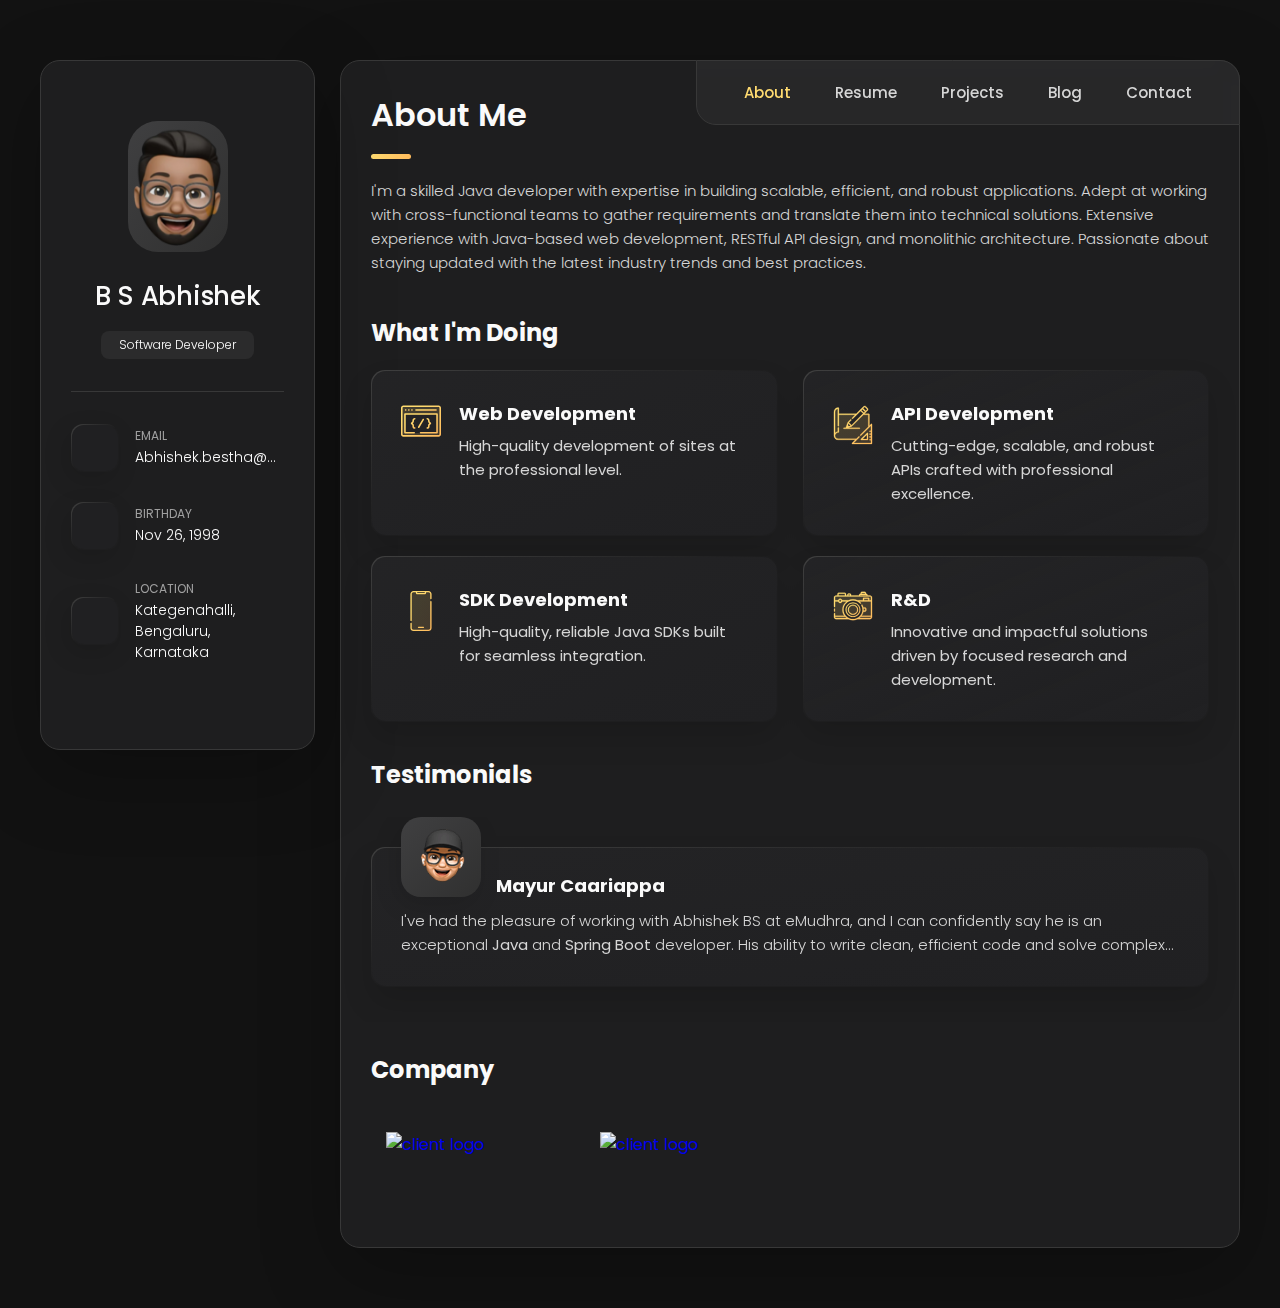
==== commit 9e6a05ca: "Update index.html" ====
--- a/index.html
+++ b/index.html
@@ -151,7 +151,7 @@
             </li>
 
             <li class="navbar-item">
-              <button class="navbar-link" data-nav-link>Portfolio</button>
+              <button class="navbar-link" data-nav-link>Projects</button>
             </li>
 
             <li class="navbar-item">
@@ -426,6 +426,17 @@
                       Mayur Caariappa
                     </h4>
                     <ul class="social-list" style="margin-left: 80px">
+                      <li class="social-item">
+                        <a
+                          href="https://mayurcaariappa.github.io/"
+                          target="_blank"
+                          class="social-link"
+                          rel="noopener noreferrer"
+                          aria-label="Portfolio"
+                        >
+                          <i class="fas fa-globe"></i>
+                        </a>
+                      </li>
                       <li class="social-item">
                         <a
                           href="https://www.linkedin.com/in/mayurcaariappa/"
@@ -850,7 +861,7 @@
         <!--- #PORTFOLIO -->
         <article class="portfolio" data-page="portfolio">
           <header>
-            <h2 class="h2 article-title">Portfolio</h2>
+            <h2 class="h2 article-title">Projects</h2>
           </header>
 
           <section class="projects">
@@ -859,11 +870,11 @@
                 <button class="active" data-filter-btn>All</button>
               </li>
 
-              <li class="filter-item">
+              <li class="filter-item" style="display:none">
                 <button data-filter-btn>Web design</button>
               </li>
 
-              <li class="filter-item">
+              <li class="filter-item" style="display:none">
                 <button data-filter-btn>Applications</button>
               </li>
 
@@ -917,7 +928,7 @@
                       <ion-icon name="eye-outline"></ion-icon>
                     </div>
 
-                    <img
+                    <img class="projimgs"
                       src="./assets/images/eMudhraDemos.png"
                       alt="eSign"
                       loading="lazy"
@@ -935,13 +946,13 @@
                 data-filter-item
                 data-category="web development"
               >
-                <a href="https://kyc-qa.emsigner.com/">
+                <a href="https://kyc-qa.emsigner.com/" target="_blank">
                   <figure class="project-img">
                     <div class="project-item-icon-box">
                       <ion-icon name="eye-outline"></ion-icon>
                     </div>
 
-                    <img
+                    <img class="projimgs"
                       src="./assets/images/kycSystems.png"
                       alt="orizon"
                       loading="lazy"
@@ -1055,13 +1066,13 @@
                 data-filter-item
                 data-category="web development"
               >
-                <a href="https://qaserver-int.emudhra.net:18004/SignatureAppearances/">
+                <a href="https://qaserver-int.emudhra.net:18004/SignatureAppearances/" target="_blank">
                   <figure class="project-img">
                     <div class="project-item-icon-box">
                       <ion-icon name="eye-outline"></ion-icon>
                     </div>
 
-                    <img
+                    <img class="projimgs"
                       src="./assets/images/SignatureAppearances.png"
                       alt="summary"
                       loading="lazy"
@@ -1103,13 +1114,13 @@
                 data-filter-item
                 data-category="web development"
               >
-                <a href="https://qaserver-int.emudhra.net:18004/pdfviewdemo/">
+                <a href="https://qaserver-int.emudhra.net:18004/pdfviewdemo/" target="_blank">
                   <figure class="project-img">
                     <div class="project-item-icon-box">
                       <ion-icon name="eye-outline"></ion-icon>
                     </div>
 
-                    <img
+                    <img class="projimgs"
                       src="./assets/images/pdfviewdemo.png"
                       alt="arrival"
                       loading="lazy"
@@ -1127,13 +1138,13 @@
                 data-filter-item
                 data-category="web development"
               >
-                <a href="https://qaserver-int.emudhra.net:18004/G20PilotDemo/index">
+                <a href="https://qaserver-int.emudhra.net:18004/G20PilotDemo/index" target="_blank">
                   <figure class="project-img">
                     <div class="project-item-icon-box">
                       <ion-icon name="eye-outline"></ion-icon>
                     </div>
 
-                    <img
+                    <img class="projimgs"
                       src="./assets/images/G20PilotDemo.png"
                       alt="arrival"
                       loading="lazy"
@@ -1151,13 +1162,13 @@
                 data-filter-item
                 data-category="web development"
               >
-                <a href="https://qaserver-int.emudhra.net:18004/SbiDemo/">
+                <a href="https://qaserver-int.emudhra.net:18004/SbiDemo/" target="_blank">
                   <figure class="project-img">
                     <div class="project-item-icon-box">
                       <ion-icon name="eye-outline"></ion-icon>
                     </div>
 
-                    <img
+                    <img class="projimgs"
                       src="./assets/images/SbiDemo.png"
                       alt="arrival"
                       loading="lazy"
@@ -1183,7 +1194,7 @@
           <section class="blog-posts">
             <ul class="blog-posts-list">
               <li class="blog-post-item">
-                <a href="https://bsabhishek.notion.site/Learning-Hub-ace3e3aa8d1f401bb681c70053e8609d?pvs=4">
+                <a target="_blank" href="https://bsabhishek.notion.site/Learning-Hub-ace3e3aa8d1f401bb681c70053e8609d?pvs=4">
                   <figure class="blog-banner-box">
                     <img
                       src="./assets/images/Knowledge.gif"
@@ -1214,7 +1225,7 @@
               </li>
 
              <li class="blog-post-item">
-                <a href="https://abhishekbestha.vercel.app">
+                <a target="_blank" href="https://abhishekbestha.vercel.app">
                   <figure class="blog-banner-box">
                     <img
                       src="./assets/images/Portfolio.gif"
@@ -1243,7 +1254,7 @@
               </li>
 
               <li class="blog-post-item">
-                <a href="https://bsabhishek.notion.site/Welcome-to-Abhishek-Blog-46a11d55134f44b2838ae55cd5782a5c?pvs=4">
+                <a target="_blank" href="https://bsabhishek.notion.site/Welcome-to-Abhishek-Blog-46a11d55134f44b2838ae55cd5782a5c?pvs=4">
                   <figure class="blog-banner-box">
                     <img
                       src="./assets/images/NotionBlog.gif"
@@ -1263,7 +1274,7 @@
                     </div> -->
 
                     <h3 class="h3 blog-item-title">
-                      Notion My blog
+                      Notion blog
                     </h3>
 
                     <p class="blog-text">
--- a/assets/css/style.css
+++ b/assets/css/style.css
@@ -1983,4 +1983,35 @@
   .social-list {
     margin-left: 0;
   }
-}+}
+
+/* .projimgs{
+  height: 175px;
+} */
+
+.projimgs {
+  height: 175px !important; /* Default height */
+  width: auto; /* Maintain aspect ratio */
+  max-width: 100%; /* Prevent overflow */
+}
+
+/* For tablets (768px and below) */
+@media screen and (max-width: 768px) {
+  .projimgs {
+    height: 150px; /* Adjust for smaller screens */
+  }
+}
+
+/* For mobile devices (480px and below) */
+@media screen and (max-width: 480px) {
+  .projimgs {
+    height: 120px; /* Reduce height for smaller screens */
+  }
+}
+
+/* For very small devices (360px and below) */
+@media screen and (max-width: 360px) {
+  .projimgs {
+    height: 100px; /* Further reduce height */
+  }
+}
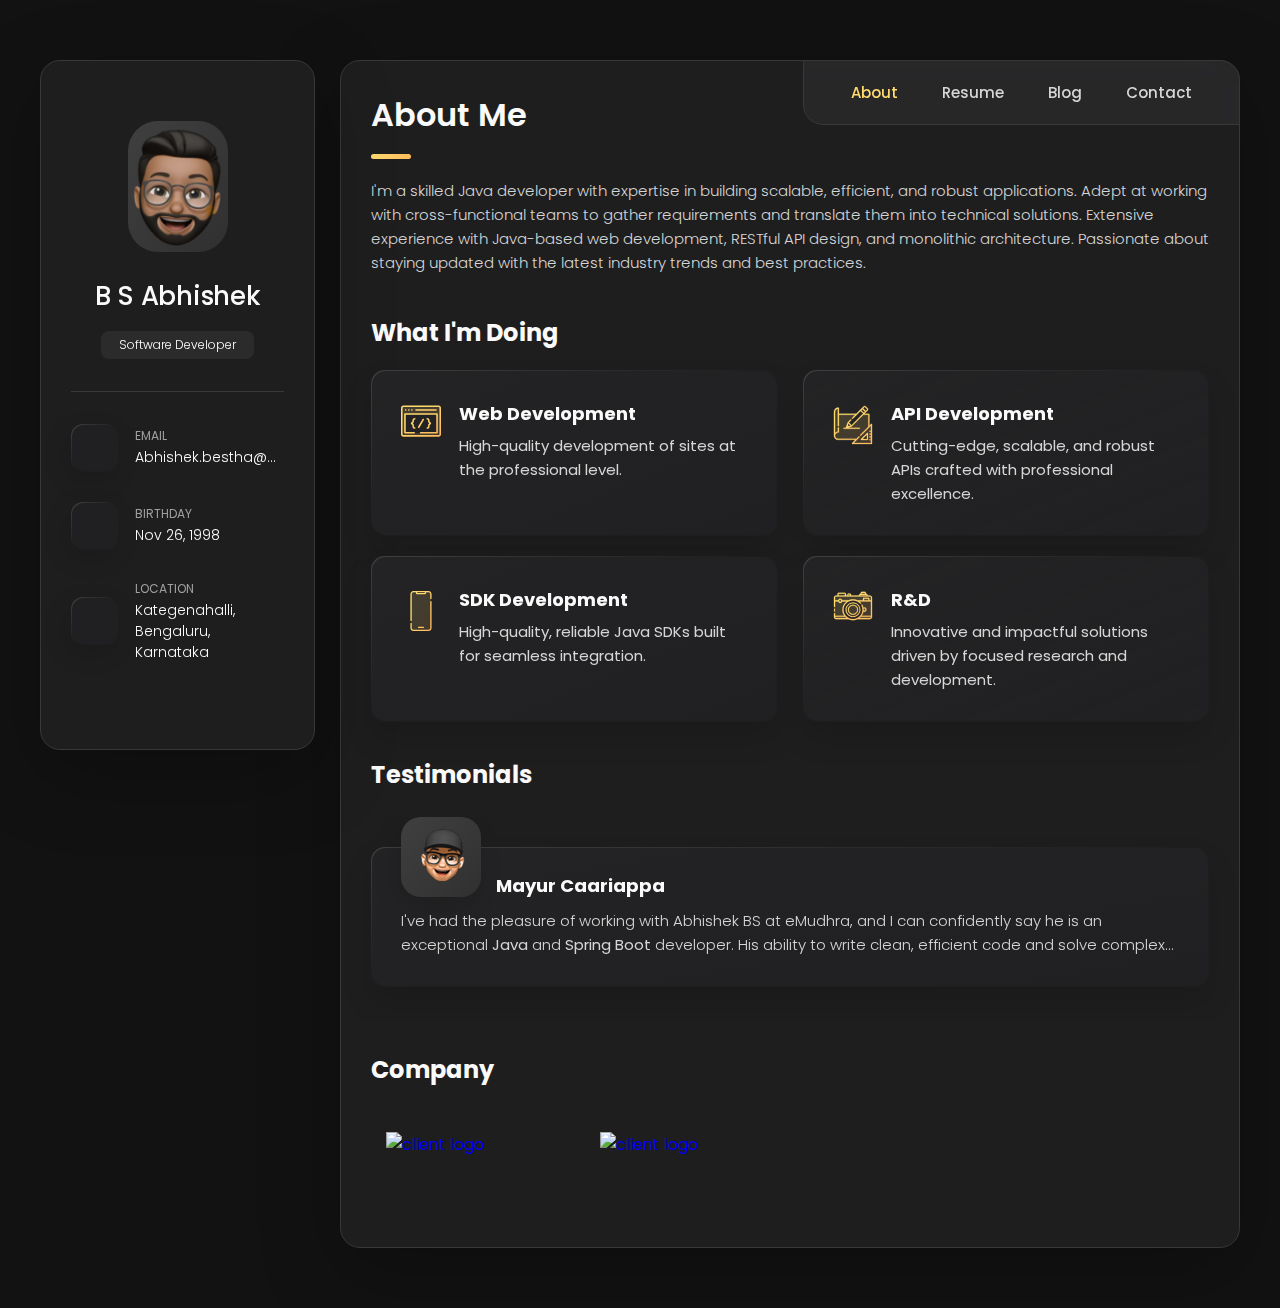
==== commit 9c9f6be6: "Update index.html" ====
--- a/index.html
+++ b/index.html
@@ -150,7 +150,7 @@
               <button class="navbar-link" data-nav-link>Resume</button>
             </li>
 
-            <li class="navbar-item">
+            <li class="navbar-item" style="display:none">
               <button class="navbar-link" data-nav-link>Projects</button>
             </li>
 
@@ -859,7 +859,7 @@
         </article>
 
         <!--- #PORTFOLIO -->
-        <article class="portfolio" data-page="portfolio">
+        <article class="portfolio" data-page="projects">
           <header>
             <h2 class="h2 article-title">Projects</h2>
           </header>
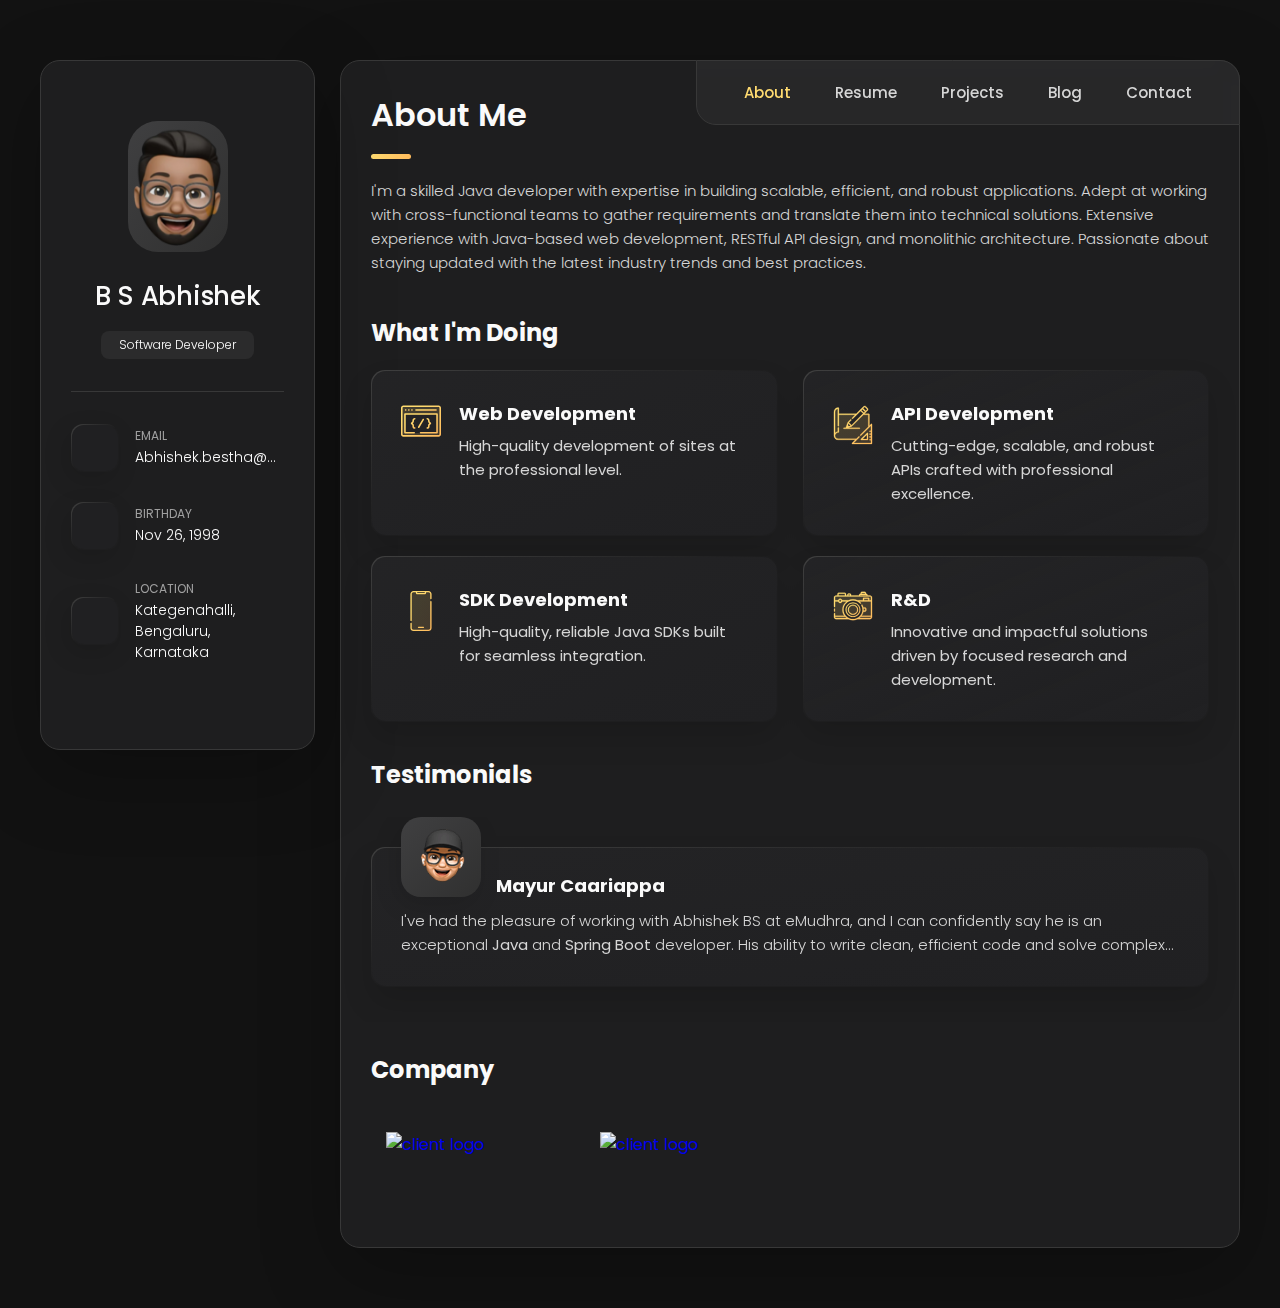
==== commit 225c0763: "Update index.html" ====
--- a/index.html
+++ b/index.html
@@ -118,19 +118,19 @@
 
         <ul class="social-list">
           <li class="social-item">
-            <a href="https://github.com/abhishekbestha" class="social-link">
+            <a href="https://github.com/abhishekbestha" target="_blank" class="social-link">
               <ion-icon name="logo-Github"></ion-icon>
             </a>
           </li>
 
           <li class="social-item">
-            <a href="https://www.linkedin.com/in/b-s-abhishek-5a696916b" class="social-link">
+            <a href="https://www.linkedin.com/in/b-s-abhishek-5a696916b"  target="_blank" class="social-link">
               <ion-icon name="logo-LinkedIn"></ion-icon>
             </a>
           </li>
 
           <li class="social-item">
-            <a href="https://www.instagram.com/b_s_abhishek26/" class="social-link">
+            <a href="https://www.instagram.com/b_s_abhishek26/" target="_blank" class="social-link">
               <ion-icon name="logo-instagram"></ion-icon>
             </a>
           </li>
@@ -150,7 +150,7 @@
               <button class="navbar-link" data-nav-link>Resume</button>
             </li>
 
-            <li class="navbar-item" style="display:none">
+            <li class="navbar-item">
               <button class="navbar-link" data-nav-link>Projects</button>
             </li>
 
@@ -569,7 +569,7 @@
               <li class="timeline-item">
                 <h4 class="h4 timeline-item-title">eMudhra Digital</h4>
 
-                <span>2022 — Present</span>
+                <span>2021 — Present</span>
 
                 <p class="timeline-text">
                   In my role as a Software Developer for eMudhra, I am
